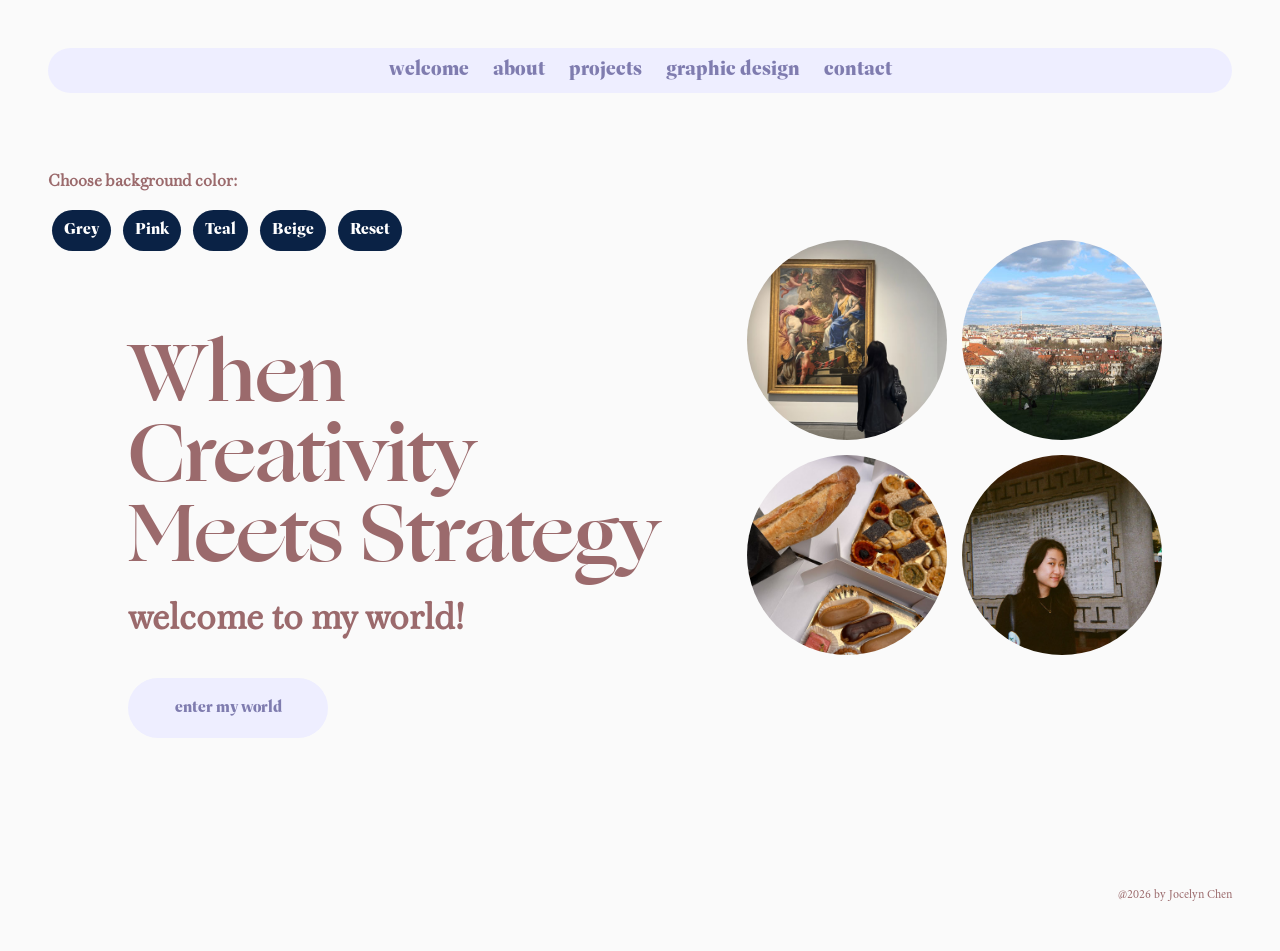
==== index.html @ 05d31b75 "Add files via upload" ====
<!DOCTYPE html>
<html>
  <header>
    <meta charset="utf-8">
    <meta name="viewport" content="width=device-width, initial-scale=1.0">
    <title>Jocelyn Chen - Portfolio</title>
     <link rel="stylesheet" href="styles.css" type="text/css">

  </header>

  <body>

  <main>
    
 <div class="navbar">
    <a href="./index.html">welcome</a>
    <a href="./about.html">about</a>
    <a href="./projects.html">projects</a>
    <a href="./design.html">graphic design</a>
    <a href="./contact.html">contact</a>
  </div>

  <div class="home">

    <div class="title">

   <h2>Choose background color:</h2>
    <button onclick="setBgGrey()">Grey</button>
    <button onclick="setBgPink()">Pink</button>
    <button onclick="setBgTeal()">Teal</button>
    <button onclick="setBgBeige()">Beige</button>
    <button onclick="defaultBgColor()">Reset</button>

<pre>
When 
Creativity
Meets Strategy</pre>

  <div class="welcometext"></div>
  
    <a href="./about.html" class="button-link">enter my world</a>

</div>

    <div class="photos">
      <img src="./welcome/img0001_480.jpg" srcset="./img0001_960.jpg 2x ./img0001_1440.jpg 4x" alt="Me standing in front of a painting in a museum">
      <img src="./welcome/img0002_480.jpg" srcset="./img0002_960.jpg 2x ./img0002_1440.jpg 4x" alt="Prague skyline">
      <img src="./welcome/img0003_480.jpg" srcset="./img0003_960.jpg 2x ./img0003_1440.jpg 4x"  alt="French pastry">
      <img src="./welcome/img0005_480.jpg" srcset="./img0005_960.jpg 2x ./img0005_1440.jpg 4x" alt="a picture of me">
    </div>
</div>

</main>

<footer> @2026 by Jocelyn Chen</footer>

<script src="interaction.js"></script>

</body>
</html>
---- styles.css ----
@font-face{
  font-family: Dashiell fine;
  src: url(./Fonts/dashiellfine-xbold.otf);
}

@font-face{
  font-family: Warbler;
  src: url(./Fonts/Warbler.otf);
}

@font-face{
  font-family: Crimson;
  src:url(./Fonts/Crimson-Roman.otf);


}
@font-face{
  font-family: Ogg;
  src: url(./Fonts/Ogg.ttf);
}


@media only screen and (max-width: 600px){
  
  body {
    margin: 1rem; 
    background-color:#FAFAFA ;
  }


pre{
  font-family:'Ogg';
  font-size:3.5em;
  color:#9B6A6C;
  margin-bottom:1.5rem;
  margin-left:1rem;
  text-align:center;
 line-height: 1em;

}

h1{
  font-family:'Ogg';
  font-size:3.5em;
  color:#9B6A6C;
  margin-bottom:1.5rem;
  text-align:center;
}


h2{
  color:#9B6A6C;
  font-family: "Warbler";
  text-align: center;
}


.paragraph {
    margin-left: 1rem;
    margin-right: 1rem;
    text-align: center;
  }

  .navbar{
  display: flex;
  flex-wrap:wrap; 
  flex-direction: row;
  justify-content: center;
  align-items: center;
  border-radius: 2rem;
  background-color:#eeeeff;
  font-family: "Dashiell fine";
  width:80%;
  margin: 1rem auto;

}

.navbar a{
  color:#7F7CAF;
  font-size: 1em;
  padding:0.75rem;
  text-decoration:none;
}

.button-link, .last {
    display: block;
    margin-left: auto;
    margin-right: auto;
    width: 50%;
    background-color:#eeeeff;
    text-align:center;
    color:#7F7CAF;
    line-height: 4em;
    font-size: 1em;
    text-decoration: none;
    font-family: "Dashiell fine";
    border-radius: 2rem;
    margin-bottom:1.5rem;
  }

.photos {
  display: grid;
  grid-template-columns: 0.25fr ;
  gap: 1rem;
place-content: center
}


.photos img {
    width: 10rem;
    height: 10rem;
    object-fit: cover;
    border-radius:50%;
}

p{

  font-family: "Crimson";
  color:#0A2245;
  font-size:1em;

}

.links{
  display: flex;
  flex-direction: column;
  overflow: hidden;
  align-items: center;
  border-radius: 2rem;
  font-family: "Dashiell fine";
  gap:1rem;
  margin-bottom: 2rem;
}

.text p{
  margin-bottom:2rem;
}

.button{
    display: block;
    width: 90%;
    background-color:#eeeeff;
    text-align:center;
    align-items: center;
    color:#7F7CAF;
    font-size: 1em;
    padding-top: 1rem;
  padding-bottom: 1rem;
    text-decoration: none;
    font-family: "Dashiell fine";
    border-radius: 2rem;
}


img{
    display:block;
    margin-left: auto;
    margin-right: auto;
    border-radius: 2rem;
}

h3{
   font-family: "Dashiell fine";
   font-size: 1.5em;
   color:#9B6A6C;
}

.paragraph{
  margin-bottom:2rem;
  text-align: left;
}

.design{
  display:grid;
  grid-template-columns: 1fr;
  place-content: center;
  place-items:center;
  width:100%;
  gap:1rem;
  padding: 1rem;
}

.design img{
    border-radius: 0px;
    width:80%;
    
}

.contact{
  display:grid;
  grid-template-columns: 1fr;
  place-items:center;
  place-content:center;
  width:90%;
  margin-left: 1rem;
}

.footer a, footer{
  font-family: "Crimson";
  position:static;
  font-size:1em;
  color:#9B6A6C;
  text-align: right;
  margin-top:10rem;
}

}

/*desktop*/
@media only screen and (min-width:1024px){

body{
  background-color:#FAFAFA;
  margin:3rem;
}


.navbar{
  display: flex;
  position: sticky;
  top: 5px;
  z-index: 1000;
  flex-direction: row;
  justify-content: center;
  align-items: center;
  border-radius: 50px;
  background-color:#eeeeff;
  font-family: "Dashiell fine";
  width:100%;
  margin:0 auto;

}

.navbar a{
  color:#7F7CAF;
  font-size: 20px;
  padding:12px;
  text-decoration:none;
  transition: all 0.5s ease;
}

.navbar a:hover{
   color:white;
   background-color: #0A2245;
}

.navbar a:active{
   text-transform: uppercase;
  }

pre{
  font-family:'Ogg';
  font-size:80px;
  color:#9B6A6C;
  margin-bottom:20px;
  margin-left:5rem;
  line-height: 1em

}

h1{
  font-family:'Ogg';
  font-size:80px;
  color:#9B6A6C;
  margin-bottom:2.5rem;
  margin-left:5rem;
}


.welcometext{
  color:#9B6A6C;
  font-family: "Warbler";
  font-weight: bold;
  margin-left:5rem;
  margin-bottom: 2.5rem;
  font-size:35px;
  }

h2{
  color:#9B6A6C;
  font-family: "Warbler";
  margin-bottom: 1rem;
  font-size:1em;
}

button {
  padding: 12px;
  margin: 0.25rem;
  border:none;
 border-radius:30px;
  font-size: 1em;
  font-weight: bold;
  cursor: pointer;
  color: white;
  background-color: #0A2245;
  font-family: "Dashiell fine";
  transition: transform 0.2s, opacity 0.2s;
}

button:hover {
  transform: scale(1.05);
  opacity: 0.9;
}

p{

  font-family: "Crimson";
  color:#0A2245;
  font-size:1em;

}

.photos {
  display: grid;
  grid-template-columns: 0.25fr 0.25fr;
	gap: 15px;
  float:right;
  margin-right:70px;
}

.photos img {
    width: 200px;
    height: 200px;
    object-fit: cover;
    border-radius:50%;
    transition: all 0.5s ease;
}

.photos img:hover{
	transform:scale(1.2);
}

.button-link, .last {
		display: block;
		margin-left: 5rem;
  	width: 200px;
  	height: 60px;
  	background-color:#eeeeff;
  	text-align:center;
  	color:#7F7CAF;
  	line-height: 60px;
  	font-size: 16px;
  	text-decoration: none;
  	font-family: "Dashiell fine";
  	transition: all 0.5s ease;
    border-radius: 50px;
  }

  .button-link:hover, .last:hover{
  	background-color: #0A2245;
  	color: white;
    transform:scale(1.2);
  }


.columns {
  display: grid;
  grid-template-columns: 1fr 2fr; 
  gap: 40px;
  align-items: center;
  width: 80%;
  margin-left: auto;
  margin-right: auto;
}

.links{
  display: flex;
  flex-direction: row;
  overflow: hidden;
  align-items: center;
  border-radius: 30px;
  font-family: "Dashiell fine";
  width:100%;
  gap:1rem;
}

.text p{
  margin-bottom:2rem;

}

.button{
    display: block;
    width: 100%;
    background-color:#eeeeff;
    text-align:center;
    align-items: center;
    color:#7F7CAF;
    font-size: 18px;
    padding-top: 15px;
  padding-bottom: 15px;
    text-decoration: none;
    font-family: "Dashiell fine";
    transition: all 0.5s ease;
    border-radius: 30px;
}

 .button:hover{
    background-color: #0A2245;
    color: white;
  }


.home{
  display:grid;
  grid-template-columns: 2fr 1fr;
  align-items: center;
  justify-content: center;
  margin-top:4rem;
}

img{

    border-radius: 50px;
}

h3{
   font-family: "Dashiell fine";
   font-size: 25px;
   color:#9B6A6C;
}

.projects {
  display: grid;
  grid-template-columns: 1fr 2fr; 
  gap: 40px;
  align-items: center;
  width: 80%;
  margin-left: auto;
  margin-right: auto;
  padding:10px;

}

.gallery-container{
  display:flex;
  flex-wrap:wrap;
  justify-content: space-around;
  overflow:hidden;
  width:80%;
  margin-left: auto;
  margin-right: auto;
  gap:15px;
  background-color: rgba(155, 106, 108, 0.8);
  padding: 1rem;
  gap:15px;

}

.gallery-item {
  width: calc((100% - 30px) / 3);
    margin-bottom: 10px;
    opacity: 1;
    cursor: pointer;
}
.gallery-item:hover {
    opacity: 0.5;
}
.gallery-item img {
    width: 100%;
    border-radius: 0;
    object-fit: cover;
}
.gallery-content {
    font-size: .8em;
}

.lightbox {
    position: fixed;
    display: none;
    background-color:rgba(155, 106, 108, 0.5);
    width: 100%;
    height: 100%;              
    overflow: auto;
    top: 0;
    left: 0;
}
.lightbox-content {
    position: relative;
    width: 70%;
    height: 70%;
    margin: 5% auto;
}
.lightbox-content img {
    border-radius: 7px;
    width: 100%;
    height: 100%;
    object-fit: contain; 
}
.lightbox-prev,
.lightbox-next {
    position: absolute;
    background-color: rgba(155, 106, 108, 0.9);
    color: #fff;
    padding: 7px;
    top: 45%;
    cursor: pointer;
}
.lightbox-prev {
    left: 0;
}
.lightbox-next {
    right: 0;
}
.lightbox-prev:hover,
.lightbox-next:hover {
    opacity: .5;
}

.paragraph{
  margin-left:5rem;
  margin-right:5rem;
  margin-bottom:2rem;
}

.item10{
  grid-column-start:1;
  grid-column-end: 3;
}

.contact{
  display:grid;
  grid-template-columns: 1fr 1fr;
  place-items:center;
  place-content:center;
}

.footer a, footer{
  font-family: "Crimson";
  position:static;
  font-size:12px;
  color:#9B6A6C;
  text-align: right;
  margin-top:150px;
}


}
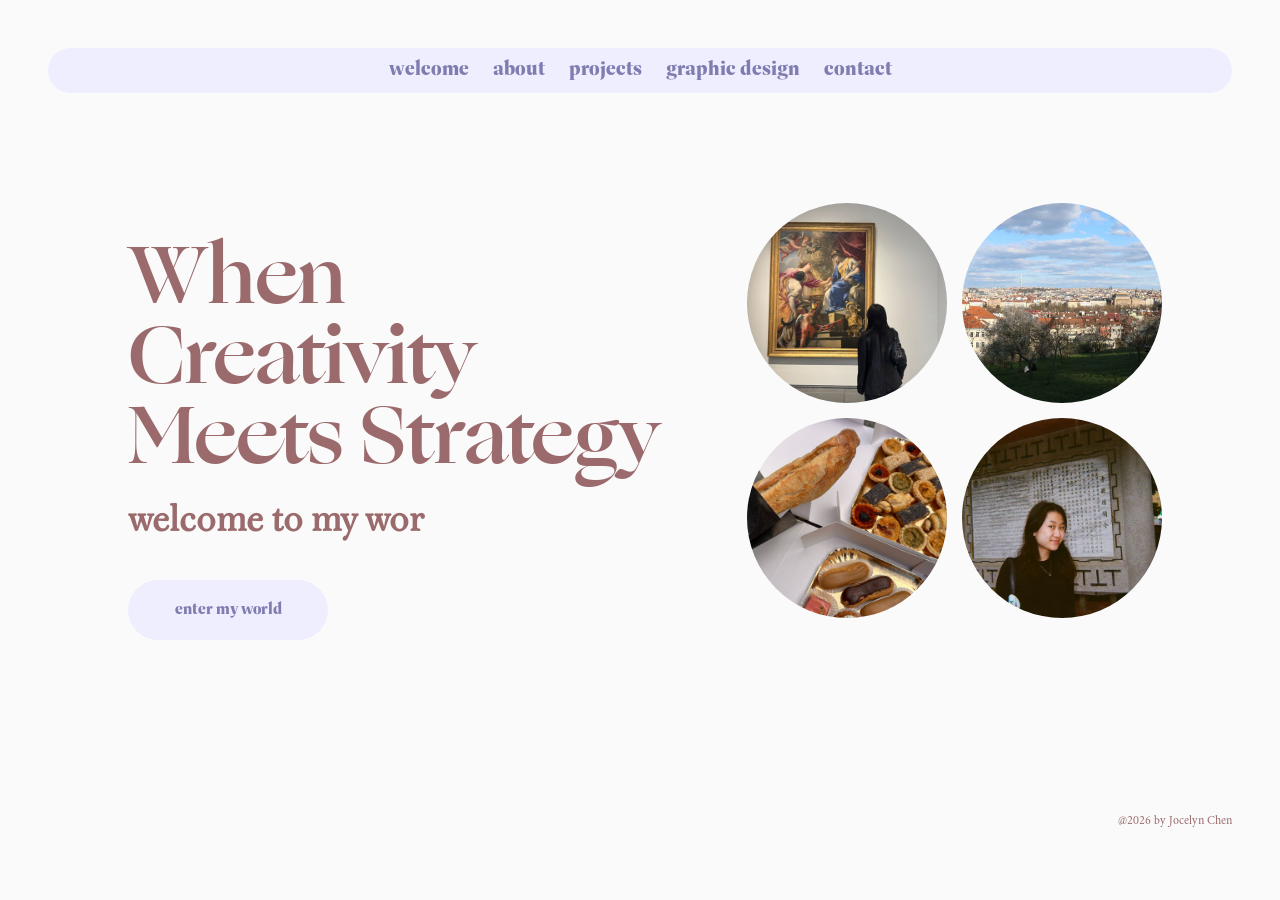
==== commit 1bbc38c5: "Update index.html" ====
--- a/index.html
+++ b/index.html
@@ -23,13 +23,6 @@
   <div class="home">
 
     <div class="title">
-
-   <h2>Choose background color:</h2>
-    <button onclick="setBgGrey()">Grey</button>
-    <button onclick="setBgPink()">Pink</button>
-    <button onclick="setBgTeal()">Teal</button>
-    <button onclick="setBgBeige()">Beige</button>
-    <button onclick="defaultBgColor()">Reset</button>
 
 <pre>
 When 
@@ -57,4 +50,4 @@
 <script src="interaction.js"></script>
 
 </body>
-</html>+</html>
--- a/styles.css
+++ b/styles.css
@@ -47,13 +47,35 @@
   text-align:center;
 }
 
-
-h2{
+.welcometext{
   color:#9B6A6C;
   font-family: "Warbler";
+  font-weight: bold;
+  text-align:center;  
+  margin-bottom: 1rem;
+  font-size:2em;
+  }
+
+  h2{
+  color:#9B6A6C;
+  font-family: "Warbler";
+  margin-bottom: 1rem;
+  font-size:1em;
   text-align: center;
 }
 
+button {
+  margin:auto;
+  padding: 0.5rem;
+  border:none;
+  border-radius:30px;
+  font-size: 0.75em;
+  cursor: pointer;
+  color: white;
+  background-color: #0A2245;
+  font-family: "Dashiell fine";
+  align-content: center;
+}
 
 .paragraph {
     margin-left: 1rem;
@@ -170,7 +192,7 @@
   text-align: left;
 }
 
-.design{
+.gallery-container{
   display:grid;
   grid-template-columns: 1fr;
   place-content: center;
@@ -180,7 +202,7 @@
   padding: 1rem;
 }
 
-.design img{
+.gallery-container img{
     border-radius: 0px;
     width:80%;
     
@@ -206,6 +228,215 @@
 
 }
 
+@media only screen and (min-width: 600px) {
+  body {
+    margin: 2rem; 
+    background-color:#FAFAFA ;
+  }
+
+
+pre{
+  font-family:'Ogg';
+  font-size:5em;
+  color:#9B6A6C;
+  margin-bottom:1.5rem;
+  margin-left:2rem;
+  text-align:center;
+ line-height: 1em;
+
+}
+
+h1{
+  font-family:'Ogg';
+  font-size:5em;
+  color:#9B6A6C;
+  margin-bottom:2rem;
+  text-align:center;
+}
+
+.welcometext{
+  color:#9B6A6C;
+  font-family: "Warbler";
+  font-weight: bold;
+  text-align:center;  
+  margin-bottom: 2rem;
+  font-size:3em;
+  }
+
+  h2{
+  color:#9B6A6C;
+  font-family: "Warbler";
+  margin-bottom: 2rem;
+  font-size:2em;
+  text-align: left;
+}
+
+button {
+  margin:auto;
+  padding: 1rem;
+  border:none;
+  border-radius:30px;
+  font-size: 2em;
+  cursor: pointer;
+  color: white;
+  background-color: #0A2245;
+  font-family: "Dashiell fine";
+  align-content: center;
+}
+
+.paragraph {
+    margin-left: 2rem;
+    margin-right: 2rem;
+    text-align: center;
+  }
+
+  .navbar{
+  display: flex;
+  flex-wrap:wrap; 
+  flex-direction: row;
+  justify-content: center;
+  align-items: center;
+  border-radius: 2rem;
+  background-color:#eeeeff;
+  font-family: "Dashiell fine";
+  width:80%;
+  margin: 2rem auto;
+
+}
+
+.navbar a{
+  color:#7F7CAF;
+  font-size: 2em;
+  padding:0.75rem;
+  text-decoration:none;
+}
+
+.button-link, .last {
+    display: block;
+    margin-left: auto;
+    margin-right: auto;
+    width: 70%;
+    background-color:#eeeeff;
+    text-align:center;
+    color:#7F7CAF;
+    line-height: 2em;
+    font-size: 2em;
+    text-decoration: none;
+    font-family: "Dashiell fine";
+    border-radius: 2rem;
+    margin-bottom:1.5rem;
+  }
+
+.photos {
+  display: grid;
+  grid-template-columns: 0.25fr ;
+  gap: 1rem;
+place-content: center
+}
+
+
+.photos img {
+    width: 10rem;
+    height: 10rem;
+    object-fit: cover;
+    border-radius:50%;
+}
+
+p{
+
+  font-family: "Crimson";
+  color:#0A2245;
+  font-size:1.75em;
+
+}
+
+.links{
+  display: flex;
+  flex-direction: column;
+  overflow: hidden;
+  align-items: center;
+  border-radius: 2rem;
+  font-family: "Dashiell fine";
+  gap:1rem;
+  margin-bottom: 2rem;
+}
+
+.text p{
+  margin-bottom:2rem;
+}
+
+.button{
+    display: block;
+    width: 90%;
+    background-color:#eeeeff;
+    text-align:center;
+    align-items: center;
+    color:#7F7CAF;
+    font-size: 2em;
+    padding-top: 1rem;
+  padding-bottom: 1rem;
+    text-decoration: none;
+    font-family: "Dashiell fine";
+    border-radius: 2rem;
+}
+
+
+img{
+    display:block;
+    margin-left: auto;
+    margin-right: auto;
+    border-radius: 2rem;
+}
+
+h3{
+   font-family: "Dashiell fine";
+   font-size: 2em;
+   color:#9B6A6C;
+
+}
+
+.paragraph{
+  margin-bottom:2rem;
+  text-align: left;
+}
+
+.gallery-container{
+  display:grid;
+  grid-template-columns: 1fr;
+  place-content: center;
+  place-items:center;
+  width:100%;
+  gap:1rem;
+  padding: 1rem;
+}
+
+.gallery-container img{
+    border-radius: 0px;
+    width:80%;
+    
+}
+
+.contact{
+  display:grid;
+  grid-template-columns: 1fr;
+  place-items:center;
+  place-content:center;
+  width:90%;
+  margin-left: 1rem;
+}
+
+.footer a, footer{
+  font-family: "Crimson";
+  position:static;
+  font-size:1em;
+  color:#9B6A6C;
+  text-align: right;
+  margin-top:10rem;
+}
+
+}
+
+
 /*desktop*/
 @media only screen and (min-width:1024px){
 
@@ -254,7 +485,8 @@
   color:#9B6A6C;
   margin-bottom:20px;
   margin-left:5rem;
-  line-height: 1em
+  line-height: 1em;
+  text-align: left;
 
 }
 
@@ -264,6 +496,7 @@
   color:#9B6A6C;
   margin-bottom:2.5rem;
   margin-left:5rem;
+text-align:left;
 }
 
 
@@ -274,13 +507,17 @@
   margin-left:5rem;
   margin-bottom: 2.5rem;
   font-size:35px;
-  }
+  text-align: left;
+  }
+
 
 h2{
   color:#9B6A6C;
   font-family: "Warbler";
   margin-bottom: 1rem;
   font-size:1em;
+  text-align: left;
+
 }
 
 button {
@@ -306,7 +543,7 @@
 
   font-family: "Crimson";
   color:#0A2245;
-  font-size:1em;
+  font-size:1.25em;
 
 }
 
